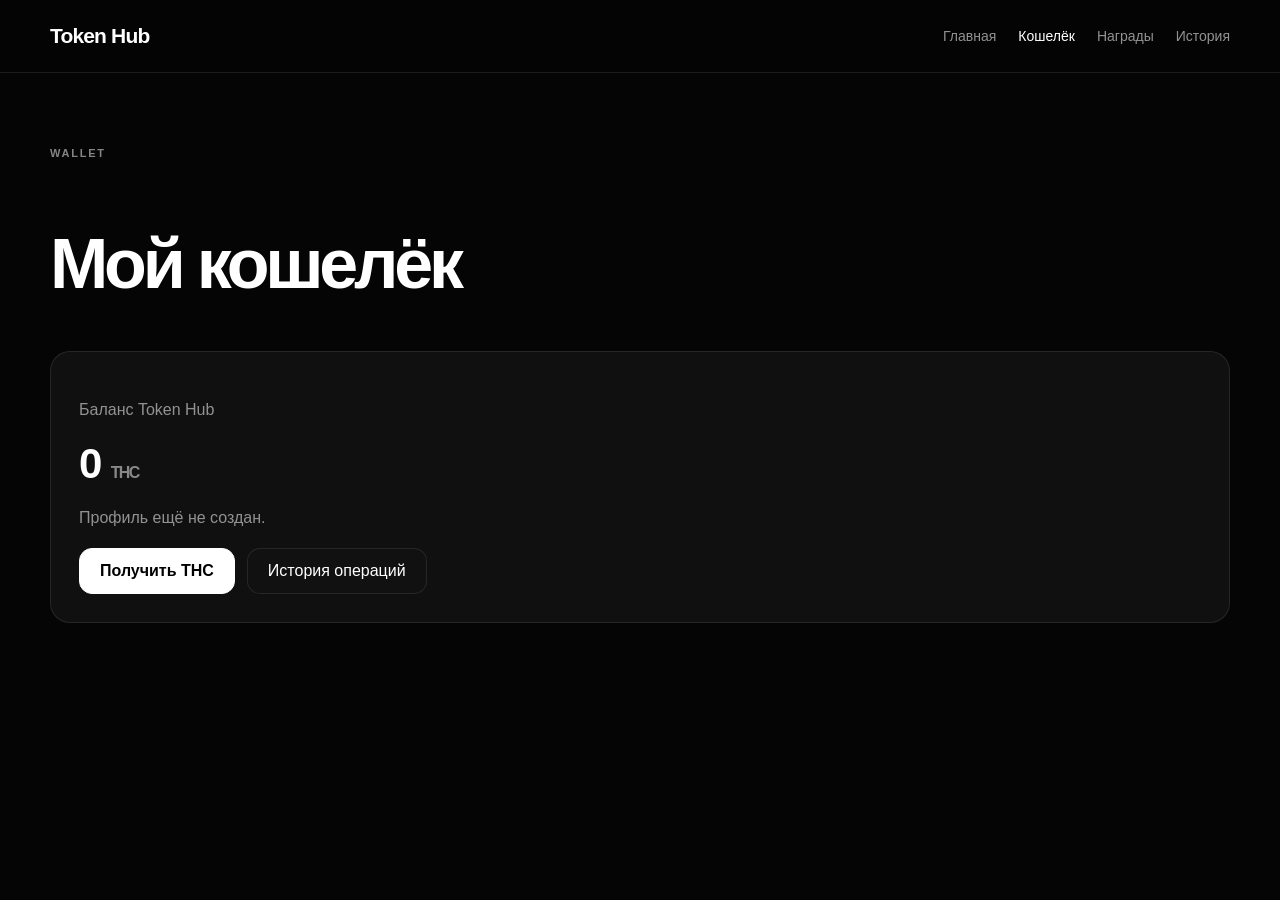
==== wallet.html @ 802856d3 "Create wallet.html" ====
<!DOCTYPE html>
<html lang="ru">
<head>
  <meta charset="UTF-8">
  <meta name="viewport" content="width=device-width,initial-scale=1">

  <title>Кошелёк — Token Hub</title>

  <link rel="manifest" href="manifest.json">
  <link rel="stylesheet" href="style.css">
</head>

<body>

<header class="site-header">
  <div class="container header-inner">

    <a class="brand" href="index.html">Token Hub</a>

    <nav class="nav">
      <a href="index.html">Главная</a>
      <a href="wallet.html" class="active">Кошелёк</a>
      <a href="rewards.html">Награды</a>
      <a href="transactions.html">История</a>
    </nav>

  </div>
</header>

<main class="container legal-page">

  <span class="eyebrow">WALLET</span>

  <h1>Мой кошелёк</h1>

  <section class="legal-card">

    <p class="muted">Баланс Token Hub</p>

    <div class="balance">
      <span id="walletBalance">0</span>
      <small>THC</small>
    </div>

    <p id="walletUser" class="muted"></p>

    <div class="hero-actions">

      <a class="primary-button" href="rewards.html">
        Получить THC
      </a>

      <a class="secondary-button" href="transactions.html">
        История операций
      </a>

    </div>

  </section>

</main>

<script src="config.js"></script>
<script src="data.js"></script>
<script src="api.js"></script>

<script>
document.addEventListener("DOMContentLoaded", async () => {

  const balance =
    await TokenHubAPI.getBalance();

  const profile =
    await TokenHubAPI.getProfile();

  document.getElementById("walletBalance")
    .textContent =
      balance.toLocaleString("ru-RU");

  document.getElementById("walletUser")
    .textContent =
      profile
        ? `Профиль: ${profile.nickname}`
        : "Профиль ещё не создан.";
});
</script>

</body>
</html>
---- style.css ----
:root {
  --bg: #050505;
  --bg-soft: #0b0b0b;
  --card: #101010;
  --card-hover: #151515;
  --border: rgba(255,255,255,.09);
  --text: #fff;
  --muted: #929292;
  --accent: #fff;
  --radius: 22px;
}

* {
  box-sizing: border-box;
}

html {
  scroll-behavior: smooth;
}

body {
  margin: 0;
  background: var(--bg);
  color: var(--text);
  font-family:
    -apple-system,
    BlinkMacSystemFont,
    "SF Pro Display",
    "Segoe UI",
    sans-serif;
}

a {
  color: inherit;
  text-decoration: none;
}

button,
input,
select {
  font: inherit;
}

button {
  cursor: pointer;
}

.container {
  width: min(1180px, calc(100% - 32px));
  margin: 0 auto;
}

.site-header {
  position: sticky;
  top: 0;
  z-index: 50;

  background: rgba(5,5,5,.82);
  backdrop-filter: blur(20px);

  border-bottom: 1px solid var(--border);
}

.header-inner {
  min-height: 72px;

  display: flex;
  align-items: center;
  gap: 28px;
}

.brand {
  font-size: 21px;
  font-weight: 800;
  letter-spacing: -.04em;
}

.nav {
  display: flex;
  align-items: center;
  gap: 22px;
  margin-left: auto;
}

.nav a {
  color: var(--muted);
  font-size: 14px;
}

.nav a:hover,
.nav a.active {
  color: white;
}

.profile-button,
.header-button {
  border: 1px solid var(--border);
  background: #111;
  color: white;
  padding: 10px 15px;
  border-radius: 12px;
}

.hero {
  padding: 110px 0 80px;
}

.hero-content {
  max-width: 800px;
}

.eyebrow {
  display: inline-block;
  color: #858585;
  font-size: 11px;
  font-weight: 800;
  letter-spacing: .16em;
  margin-bottom: 18px;
}

.hero h1 {
  margin: 0;

  font-size: clamp(54px, 9vw, 104px);
  line-height: .92;
  letter-spacing: -.075em;
}

.hero h1 span {
  color: #777;
}

.hero p {
  max-width: 600px;

  margin: 30px 0;

  color: var(--muted);
  font-size: 18px;
  line-height: 1.7;
}

.hero-actions,
.wallet-actions {
  display: flex;
  gap: 12px;
  flex-wrap: wrap;
}

.primary-button,
.secondary-button {
  display: inline-flex;
  align-items: center;
  justify-content: center;

  min-height: 46px;
  padding: 0 20px;

  border-radius: 13px;

  transition:
    transform .2s,
    background .2s;
}

.primary-button {
  border: 1px solid white;
  background: white;
  color: black;
  font-weight: 700;
}

.secondary-button {
  border: 1px solid var(--border);
  background: #111;
  color: white;
}

.primary-button:hover,
.secondary-button:hover {
  transform: translateY(-2px);
}

.wallet-preview {
  padding-bottom: 70px;
}

.wallet-card {
  padding: 28px;

  display: flex;
  align-items: center;
  justify-content: space-between;
  gap: 30px;

  border: 1px solid var(--border);
  border-radius: var(--radius);

  background:
    radial-gradient(
      circle at 80% 20%,
      rgba(255,255,255,.08),
      transparent 35%
    ),
    #0d0d0d;
}

.muted {
  color: var(--muted);
}

.balance {
  margin-top: 6px;

  font-size: 42px;
  font-weight: 800;
  letter-spacing: -.04em;
}

.balance small {
  font-size: 16px;
  color: #888;
}

.section {
  padding: 90px 0;
}

.section-alt {
  background: #080808;
}

.section-heading {
  display: flex;
  justify-content: space-between;
  align-items: end;
  gap: 20px;
  margin-bottom: 30px;
}

.section-heading h2 {
  margin: 0;
  font-size: clamp(32px, 5vw, 52px);
  letter-spacing: -.055em;
}

.counter {
  color: var(--muted);
}

.search-panel {
  display: grid;
  grid-template-columns: 1fr 220px;
  gap: 12px;

  margin-bottom: 25px;
}

.search-panel input,
.search-panel select,
.text-input {
  width: 100%;
  min-height: 52px;

  padding: 0 16px;

  color: white;
  background: #101010;

  border: 1px solid var(--border);
  border-radius: 14px;

  outline: none;
}

.search-panel input:focus,
.search-panel select:focus,
.text-input:focus {
  border-color: rgba(255,255,255,.3);
}

.games-grid {
  display: grid;
  grid-template-columns: repeat(2, minmax(0,1fr));
  gap: 14px;
}

.game-card {
  display: flex;
  align-items: center;
  gap: 18px;

  padding: 20px;

  border: 1px solid var(--border);
  border-radius: 19px;

  background: var(--card);

  transition:
    transform .2s,
    background .2s;
}

.game-card:hover {
  transform: translateY(-3px);
  background: var(--card-hover);
}

.game-icon {
  width: 58px;
  height: 58px;

  display: grid;
  place-items: center;

  flex: 0 0 auto;

  border-radius: 17px;
  background: #1a1a1a;

  font-size: 28px;
}

.game-content {
  min-width: 0;
  flex: 1;
}

.game-content h3 {
  margin: 0 0 10px;
  font-size: 18px;
}

.currency-list {
  display: flex;
  flex-wrap: wrap;
  gap: 6px;
}

.currency-tag {
  padding: 5px 8px;

  border-radius: 8px;

  background: #1a1a1a;
  color: #aaa;

  font-size: 11px;
}

.game-button {
  border: 1px solid var(--border);
  background: transparent;
  color: white;

  padding: 9px 12px;
  border-radius: 10px;
}

.steps-grid {
  display: grid;
  grid-template-columns: repeat(3,1fr);
  gap: 15px;
}

.step-card {
  padding: 25px;

  border: 1px solid var(--border);
  border-radius: 20px;

  background: #101010;
}

.step-card > span {
  color: #666;
  font-size: 12px;
}

.step-card h3 {
  margin: 35px 0 10px;
}

.step-card p {
  margin: 0;

  color: var(--muted);
  line-height: 1.65;
}

.site-footer {
  padding: 35px 0;
  border-top: 1px solid var(--border);
}

.footer-inner {
  display: flex;
  justify-content: space-between;
  gap: 20px;
}

.footer-inner div {
  display: flex;
  gap: 20px;
}

.footer-inner a {
  color: var(--muted);
  font-size: 13px;
}

.modal {
  position: fixed;
  inset: 0;

  display: grid;
  place-items: center;

  padding: 20px;

  background: rgba(0,0,0,.75);
  backdrop-filter: blur(12px);

  z-index: 100;
}

.modal.hidden {
  display: none;
}

.modal-card {
  position: relative;

  width: min(440px,100%);

  padding: 28px;

  border: 1px solid var(--border);
  border-radius: 24px;

  background: #111;
}

.modal-card h2 {
  margin-top: 0;
}

.modal-close {
  position: absolute;
  top: 15px;
  right: 15px;

  width: 35px;
  height: 35px;

  border: 0;
  border-radius: 10px;

  background: #1a1a1a;
  color: white;

  font-size: 22px;
}

.text-input {
  margin: 20px 0 12px;
}

.full {
  width: 100%;
}

.toast {
  position: fixed;
  left: 50%;
  bottom: 25px;

  transform:
    translate(-50%, 20px);

  opacity: 0;

  padding: 13px 17px;

  border: 1px solid var(--border);
  border-radius: 13px;

  background: #171717;

  color: white;

  pointer-events: none;

  transition: .25s;

  z-index: 200;
}

.toast.show {
  opacity: 1;
  transform: translate(-50%,0);
}

.empty-state {
  grid-column: 1/-1;

  padding: 60px 20px;

  text-align: center;

  border: 1px dashed var(--border);
  border-radius: 20px;
}

.empty-icon {
  font-size: 40px;
  color: #555;
}

.empty-state p {
  color: var(--muted);
}

.error-page {
  min-height: 100vh;

  display: grid;
  place-items: center;

  padding: 20px;
}

.error-card {
  max-width: 500px;
  text-align: center;
}

.error-code {
  font-size: 100px;
  font-weight: 900;
  letter-spacing: -.08em;
}

.legal-page {
  padding-top: 70px;
  padding-bottom: 100px;
}

.legal-page h1 {
  font-size: clamp(40px,7vw,70px);
  letter-spacing: -.06em;
}

.legal-card {
  margin-top: 20px;
  padding: 28px;

  border: 1px solid var(--border);
  border-radius: 20px;

  background: #101010;
}

.legal-card h2 {
  margin-top: 28px;
}

.legal-card h2:first-child {
  margin-top: 0;
}

.legal-card p {
  color: var(--muted);
  line-height: 1.75;
}

@media (max-width: 800px) {

  .nav {
    display: none;
  }

  .wallet-card {
    flex-direction: column;
    align-items: flex-start;
  }

  .games-grid {
    grid-template-columns: 1fr;
  }

  .steps-grid {
    grid-template-columns: 1fr;
  }

  .search-panel {
    grid-template-columns: 1fr;
  }

}

@media (max-width: 520px) {

  .container {
    width: min(100% - 22px,1180px);
  }

  .hero {
    padding-top: 70px;
  }

  .hero h1 {
    font-size: 56px;
  }

  .game-card {
    align-items: flex-start;
  }

  .game-button {
    margin-left: auto;
  }

  .footer-inner {
    flex-direction: column;
  }

  .footer-inner div {
    flex-direction: column;
    gap: 10px;
  }

}
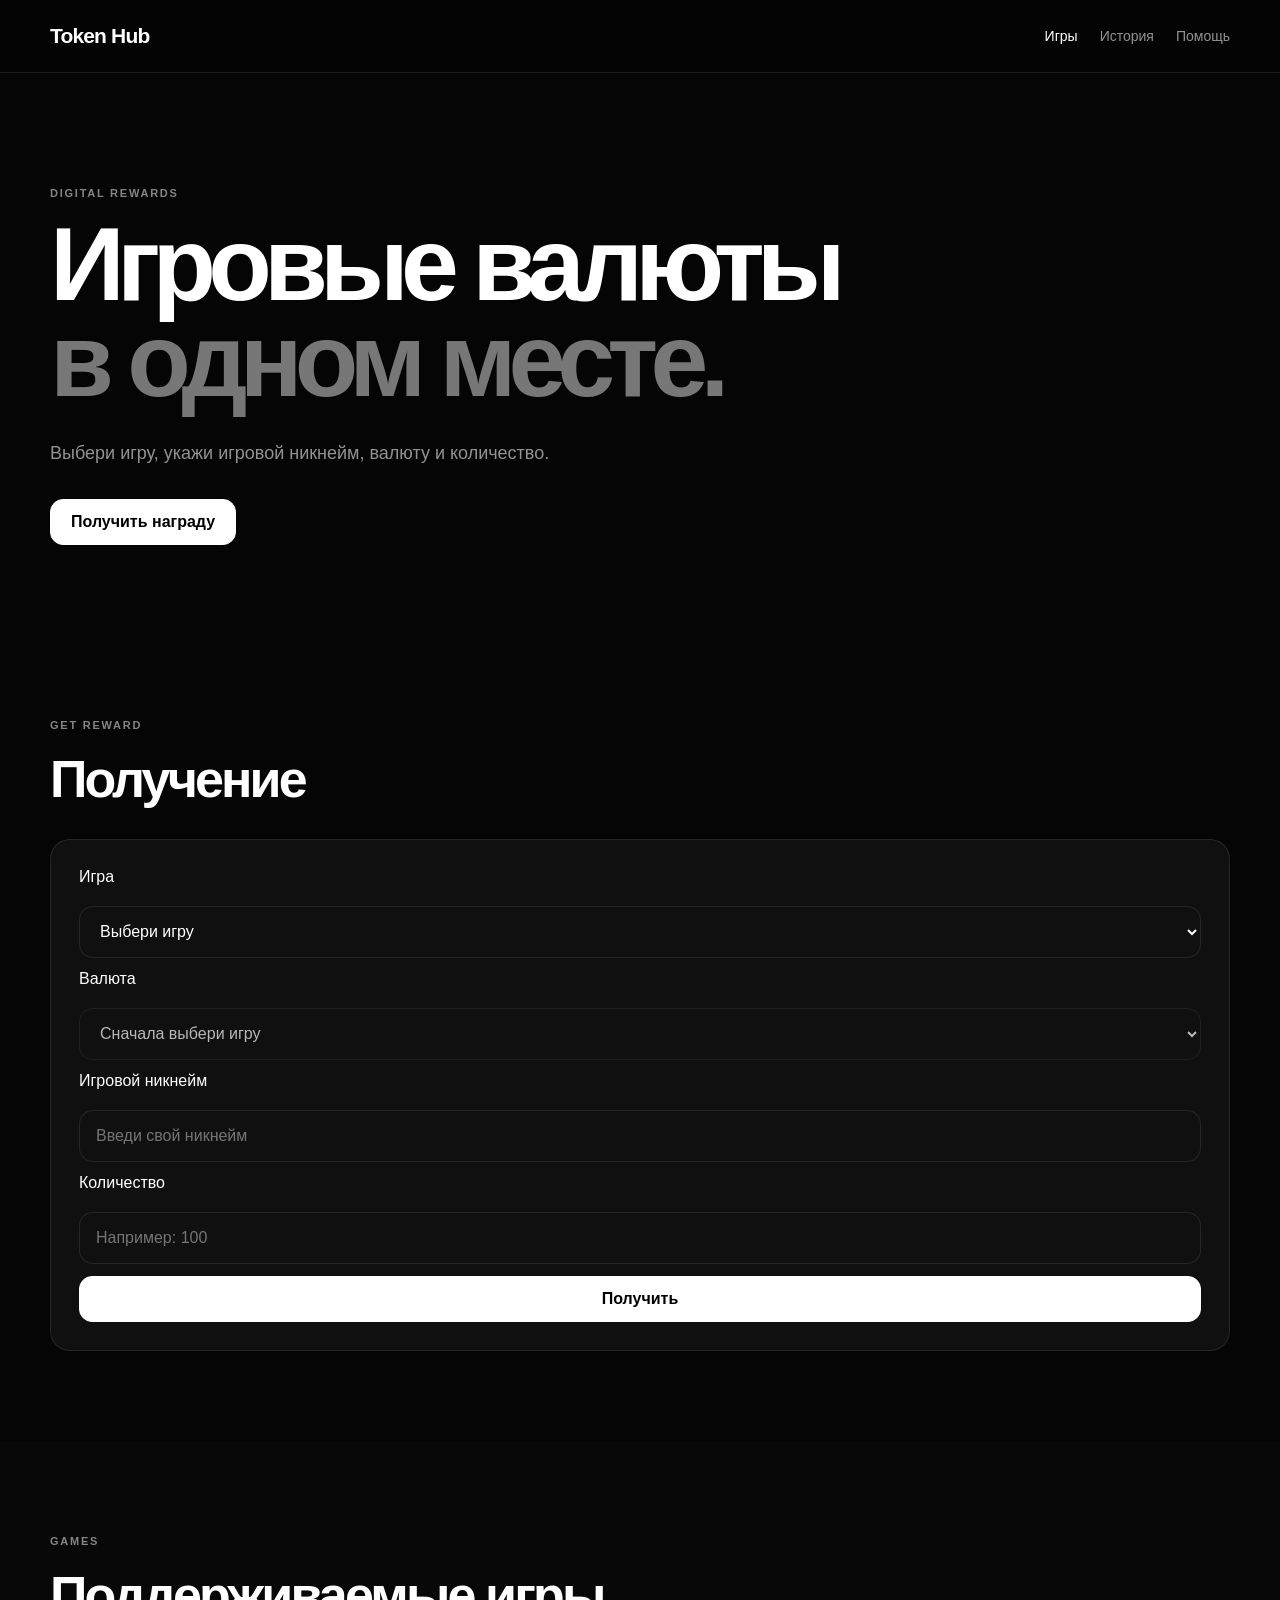
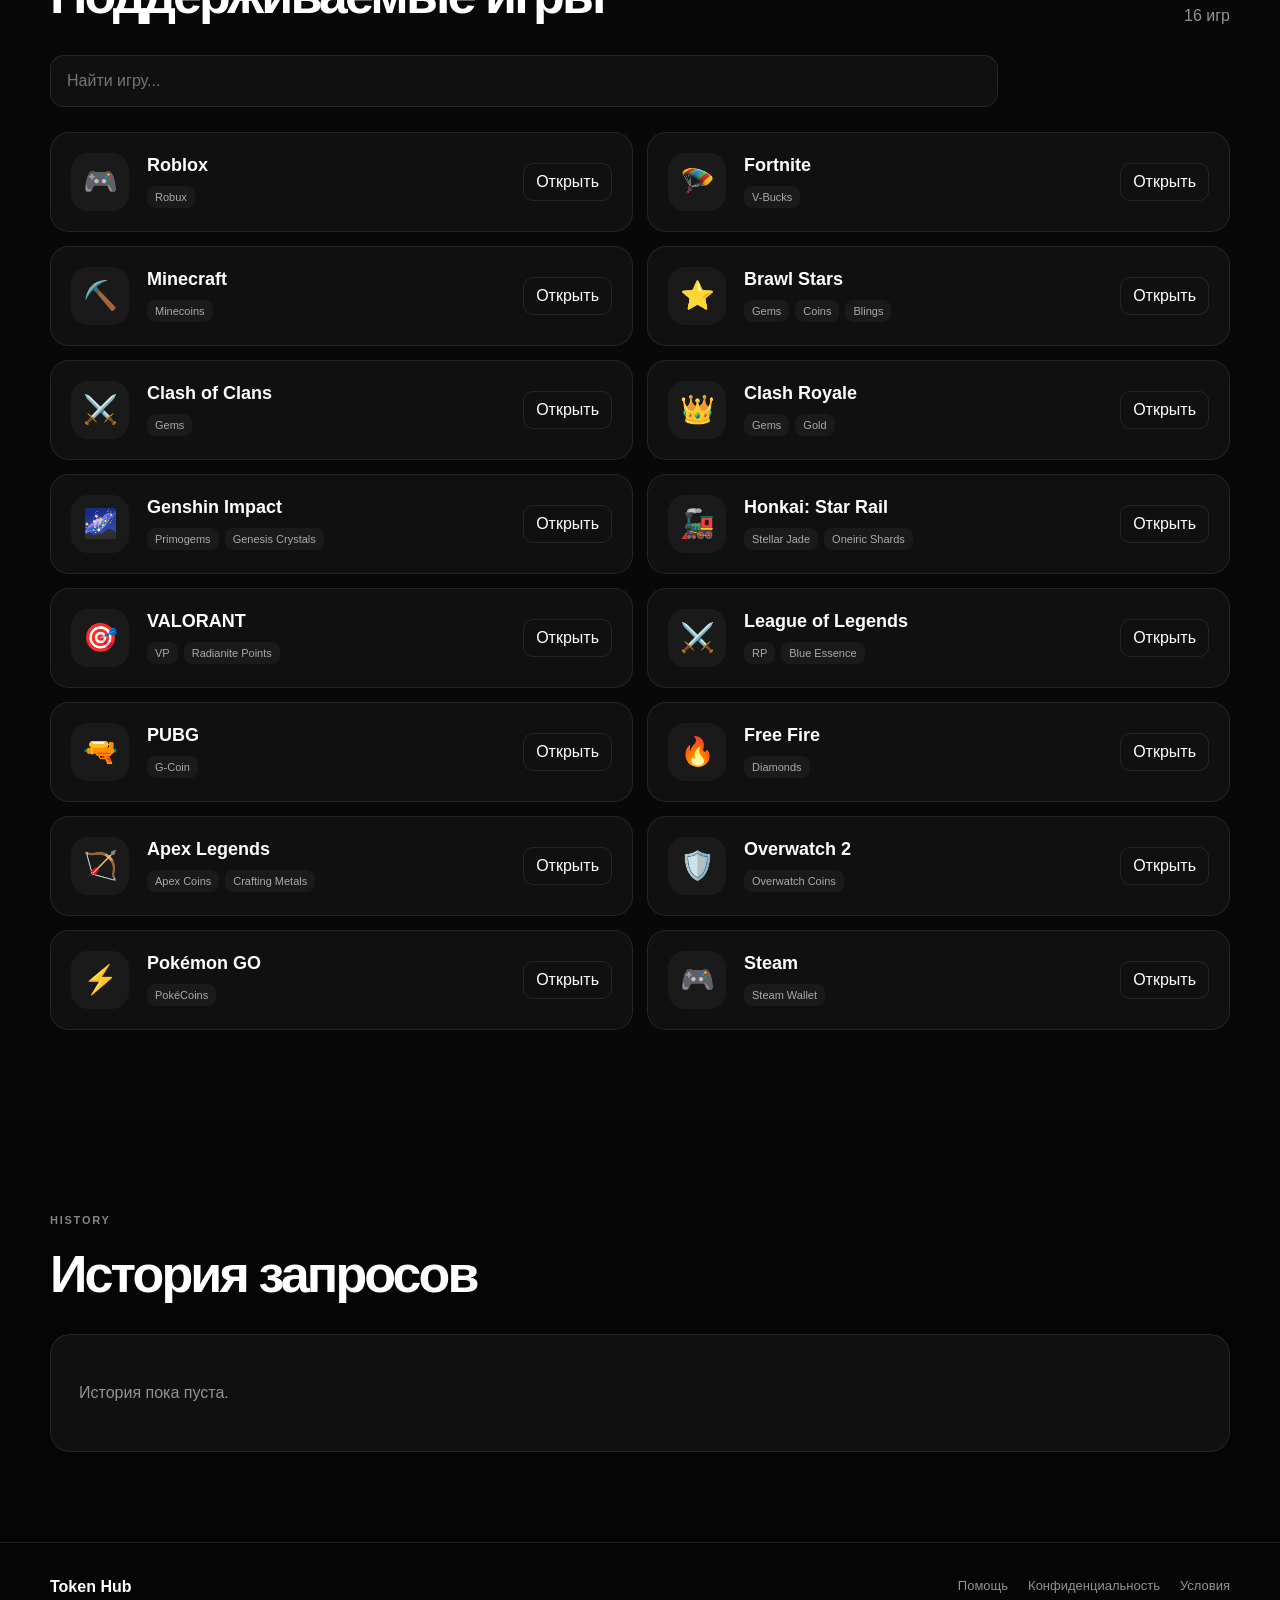
==== commit b83c5038: "Update wallet.html" ====
--- a/wallet.html
+++ b/wallet.html
@@ -2,9 +2,19 @@
 <html lang="ru">
 <head>
   <meta charset="UTF-8">
-  <meta name="viewport" content="width=device-width,initial-scale=1">
-
-  <title>Кошелёк — Token Hub</title>
+  <meta
+    name="viewport"
+    content="width=device-width, initial-scale=1.0, viewport-fit=cover"
+  >
+
+  <meta
+    name="description"
+    content="Token Hub — получение игровых наград и цифровых валют."
+  >
+
+  <meta name="theme-color" content="#050505">
+
+  <title>Token Hub</title>
 
   <link rel="manifest" href="manifest.json">
   <link rel="stylesheet" href="style.css">
@@ -15,75 +25,320 @@
 <header class="site-header">
   <div class="container header-inner">
 
-    <a class="brand" href="index.html">Token Hub</a>
+    <a href="index.html" class="brand">
+      Token Hub
+    </a>
 
     <nav class="nav">
-      <a href="index.html">Главная</a>
-      <a href="wallet.html" class="active">Кошелёк</a>
-      <a href="rewards.html">Награды</a>
-      <a href="transactions.html">История</a>
+      <a href="#games" class="active">Игры</a>
+      <a href="#history">История</a>
+      <a href="help.html">Помощь</a>
     </nav>
 
   </div>
 </header>
 
-<main class="container legal-page">
-
-  <span class="eyebrow">WALLET</span>
-
-  <h1>Мой кошелёк</h1>
-
-  <section class="legal-card">
-
-    <p class="muted">Баланс Token Hub</p>
-
-    <div class="balance">
-      <span id="walletBalance">0</span>
-      <small>THC</small>
-    </div>
-
-    <p id="walletUser" class="muted"></p>
-
-    <div class="hero-actions">
-
-      <a class="primary-button" href="rewards.html">
-        Получить THC
+
+<main>
+
+  <!-- HERO -->
+
+  <section class="hero">
+
+    <div class="container">
+
+      <div class="hero-content">
+
+        <span class="eyebrow">
+          DIGITAL REWARDS
+        </span>
+
+        <h1>
+          Игровые валюты
+          <span>в одном месте.</span>
+        </h1>
+
+        <p>
+          Выбери игру, укажи игровой никнейм,
+          валюту и количество.
+        </p>
+
+        <a
+          href="#games"
+          class="primary-button"
+        >
+          Получить награду
+        </a>
+
+      </div>
+
+    </div>
+
+  </section>
+
+
+  <!-- GET CURRENCY -->
+
+  <section class="section">
+
+    <div class="container">
+
+      <div class="section-heading">
+
+        <div>
+          <span class="eyebrow">
+            GET REWARD
+          </span>
+
+          <h2>
+            Получение
+          </h2>
+        </div>
+
+      </div>
+
+
+      <div class="legal-card">
+
+        <form id="claimForm">
+
+          <div class="form-group">
+
+            <label for="gameSelect">
+              Игра
+            </label>
+
+            <select
+              id="gameSelect"
+              class="text-input"
+              required
+            >
+              <option value="">
+                Выбери игру
+              </option>
+            </select>
+
+          </div>
+
+
+          <div class="form-group">
+
+            <label for="currencySelect">
+              Валюта
+            </label>
+
+            <select
+              id="currencySelect"
+              class="text-input"
+              required
+              disabled
+            >
+              <option value="">
+                Сначала выбери игру
+              </option>
+            </select>
+
+          </div>
+
+
+          <div class="form-group">
+
+            <label for="nicknameInput">
+              Игровой никнейм
+            </label>
+
+            <input
+              id="nicknameInput"
+              class="text-input"
+              type="text"
+              maxlength="64"
+              autocomplete="off"
+              placeholder="Введи свой никнейм"
+              required
+            >
+
+          </div>
+
+
+          <div class="form-group">
+
+            <label for="amountInput">
+              Количество
+            </label>
+
+            <input
+              id="amountInput"
+              class="text-input"
+              type="number"
+              min="1"
+              step="1"
+              placeholder="Например: 100"
+              required
+            >
+
+          </div>
+
+
+          <button
+            id="claimButton"
+            type="submit"
+            class="primary-button full"
+          >
+            Получить
+          </button>
+
+        </form>
+
+
+        <div
+          id="claimResult"
+          class="empty-state"
+          hidden
+        ></div>
+
+      </div>
+
+    </div>
+
+  </section>
+
+
+  <!-- GAMES -->
+
+  <section
+    id="games"
+    class="section section-alt"
+  >
+
+    <div class="container">
+
+      <div class="section-heading">
+
+        <div>
+
+          <span class="eyebrow">
+            GAMES
+          </span>
+
+          <h2>
+            Поддерживаемые игры
+          </h2>
+
+        </div>
+
+        <span
+          id="gamesCount"
+          class="counter"
+        >
+          0 игр
+        </span>
+
+      </div>
+
+
+      <div class="search-panel">
+
+        <input
+          id="gameSearch"
+          type="search"
+          placeholder="Найти игру..."
+          autocomplete="off"
+        >
+
+      </div>
+
+
+      <div
+        id="gamesGrid"
+        class="games-grid"
+      ></div>
+
+    </div>
+
+  </section>
+
+
+  <!-- HISTORY -->
+
+  <section
+    id="history"
+    class="section"
+  >
+
+    <div class="container">
+
+      <div class="section-heading">
+
+        <div>
+
+          <span class="eyebrow">
+            HISTORY
+          </span>
+
+          <h2>
+            История запросов
+          </h2>
+
+        </div>
+
+      </div>
+
+
+      <div
+        id="historyList"
+        class="legal-card"
+      >
+        <p class="muted">
+          История пока пуста.
+        </p>
+      </div>
+
+    </div>
+
+  </section>
+
+</main>
+
+
+<footer class="site-footer">
+
+  <div class="container footer-inner">
+
+    <strong>
+      Token Hub
+    </strong>
+
+    <div>
+
+      <a href="help.html">
+        Помощь
       </a>
 
-      <a class="secondary-button" href="transactions.html">
-        История операций
+      <a href="privacy.html">
+        Конфиденциальность
       </a>
 
-    </div>
-
-  </section>
-
-</main>
+      <a href="terms.html">
+        Условия
+      </a>
+
+    </div>
+
+  </div>
+
+</footer>
+
+
+<div
+  id="toast"
+  class="toast"
+></div>
+
 
 <script src="config.js"></script>
 <script src="data.js"></script>
 <script src="api.js"></script>
-
-<script>
-document.addEventListener("DOMContentLoaded", async () => {
-
-  const balance =
-    await TokenHubAPI.getBalance();
-
-  const profile =
-    await TokenHubAPI.getProfile();
-
-  document.getElementById("walletBalance")
-    .textContent =
-      balance.toLocaleString("ru-RU");
-
-  document.getElementById("walletUser")
-    .textContent =
-      profile
-        ? `Профиль: ${profile.nickname}`
-        : "Профиль ещё не создан.";
-});
-</script>
+<script src="script.js"></script>
 
 </body>
 </html>
